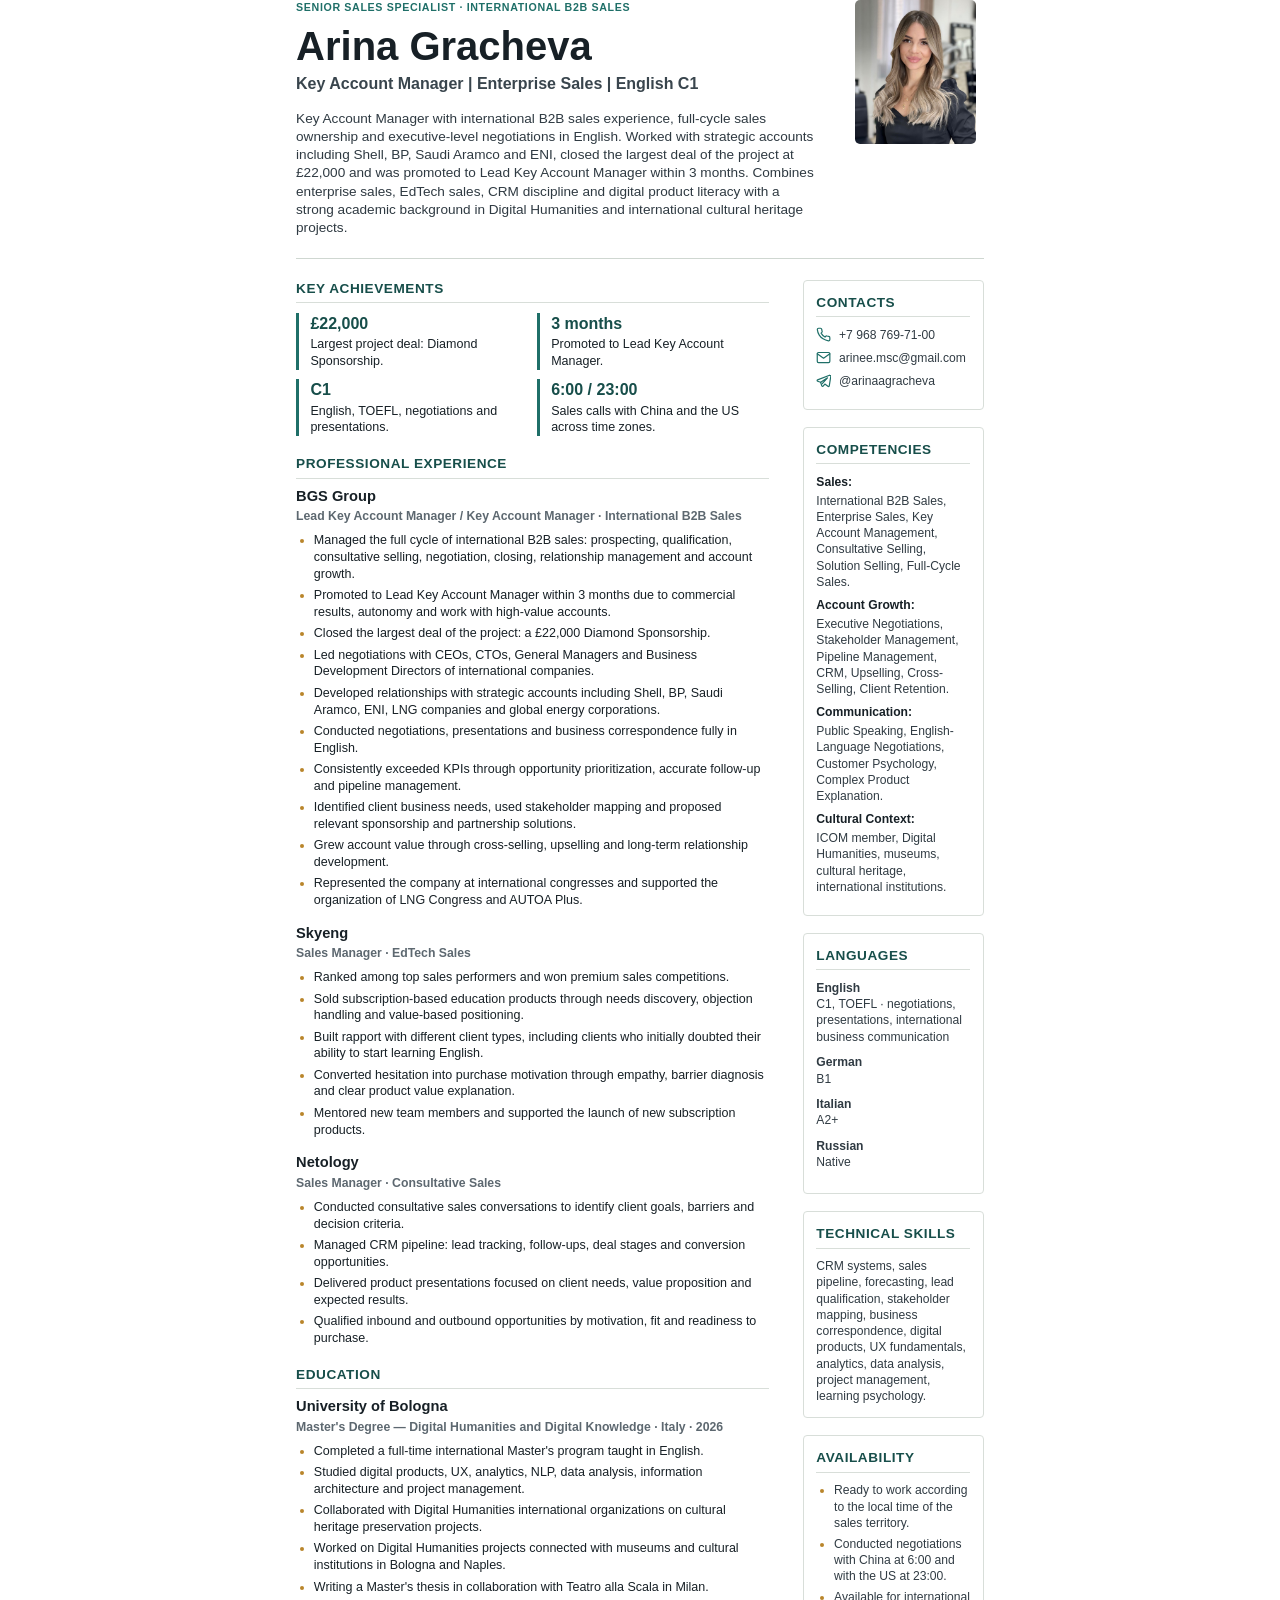
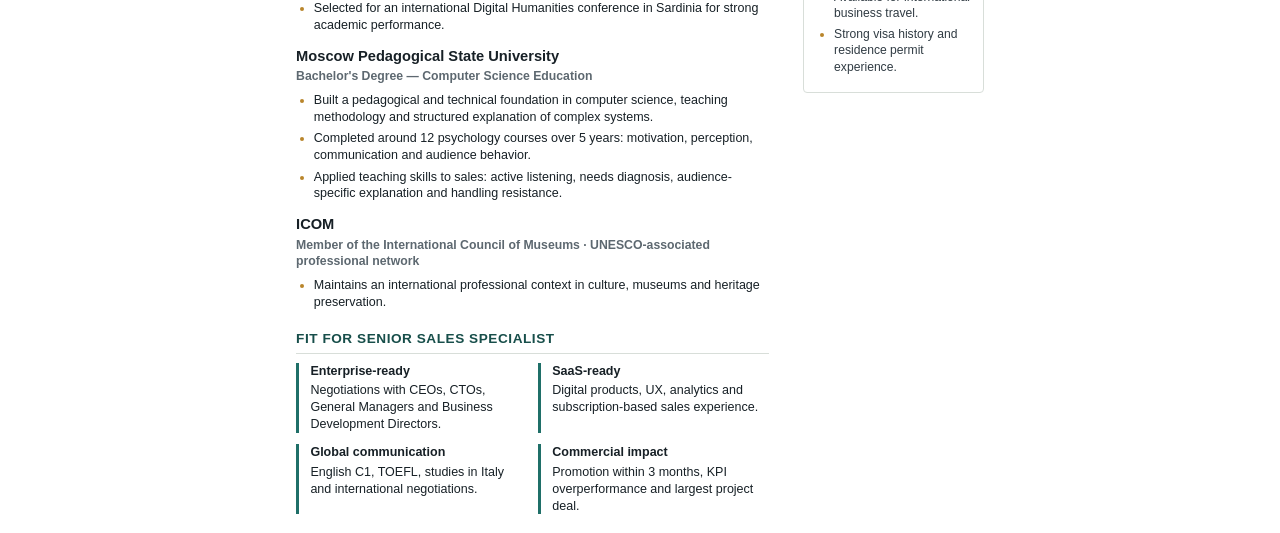
==== sales-kam-print-en.html @ 697893fb "Add contact details to resume site and PDF" ====
<!doctype html>
<html lang="en">
  <head>
    <meta charset="utf-8" />
    <meta name="viewport" content="width=device-width, initial-scale=1" />
    <title>Arina Gracheva Senior Sales Specialist CV EN</title>
    <style>
      @page {
        size: A4;
        margin: 11mm 13mm;
      }

      * {
        box-sizing: border-box;
        -webkit-print-color-adjust: exact;
        print-color-adjust: exact;
      }

      body {
        margin: 0;
        background: #ffffff;
        color: #172026;
        font-family: Inter, -apple-system, BlinkMacSystemFont, "Segoe UI", Arial, sans-serif;
        font-size: 9.4pt;
        line-height: 1.34;
      }

      h1,
      h2,
      h3,
      p {
        margin: 0;
      }

      .page {
        width: 182mm;
        margin: 0 auto;
        background: #ffffff;
      }

      .header {
        display: grid;
        grid-template-columns: 1fr 34mm;
        gap: 10mm;
        align-items: start;
        padding-bottom: 5.5mm;
        border-bottom: 1px solid #cfd7d1;
      }

      .eyebrow {
        margin-bottom: 3mm;
        color: #1f6f68;
        font-size: 8pt;
        font-weight: 800;
        letter-spacing: 0.06em;
        text-transform: uppercase;
      }

      h1 {
        margin-bottom: 2mm;
        font-size: 30pt;
        line-height: 1;
        font-weight: 800;
      }

      .title {
        margin-bottom: 4mm;
        color: #39454d;
        font-size: 12pt;
        font-weight: 700;
      }

      .summary {
        color: #2f3a42;
        font-size: 10.2pt;
      }

      .photo {
        width: 32mm;
        height: 38mm;
        border-radius: 5px;
        object-fit: cover;
        object-position: 50% 28%;
      }

      .main-grid {
        display: grid;
        grid-template-columns: 1fr 48mm;
        gap: 9mm;
        align-items: start;
        padding-top: 5.5mm;
      }

      section {
        margin-bottom: 5mm;
      }

      .role,
      .side-card,
      .education-item {
        break-inside: avoid;
      }

      h2 {
        margin-bottom: 2.4mm;
        padding-bottom: 1.2mm;
        border-bottom: 1px solid #d8ded9;
        color: #174e4a;
        font-size: 10.2pt;
        font-weight: 800;
        letter-spacing: 0.04em;
        text-transform: uppercase;
      }

      h3 {
        font-size: 11pt;
        line-height: 1.2;
        font-weight: 800;
      }

      .meta {
        margin: 0.8mm 0 2mm;
        color: #5d6870;
        font-size: 9.2pt;
        font-weight: 700;
      }

      .role {
        margin-bottom: 4.2mm;
      }

      ul {
        margin: 0;
        padding-left: 4.7mm;
      }

      li {
        margin-bottom: 1.2mm;
      }

      li::marker {
        color: #b9852b;
      }

      .highlights {
        display: grid;
        grid-template-columns: repeat(2, minmax(0, 1fr));
        gap: 2.4mm;
      }

      .highlight {
        border-left: 3px solid #1f6f68;
        padding-left: 3mm;
      }

      .highlight strong {
        display: block;
        margin-bottom: 0.6mm;
        color: #174e4a;
        font-size: 12pt;
      }

      .skill-line {
        margin-bottom: 1.8mm;
      }

      .skill-line strong {
        display: block;
        margin-bottom: 0.7mm;
        color: #172026;
      }

      .contact-line {
        display: flex;
        align-items: center;
        gap: 2mm;
        margin-bottom: 1.8mm;
      }

      .contact-line svg {
        width: 4mm;
        height: 4mm;
        flex: 0 0 auto;
        fill: none;
        stroke: #1f6f68;
        stroke-width: 1.9;
        stroke-linecap: round;
        stroke-linejoin: round;
      }

      .contact-line span {
        display: block;
        color: #303b43;
        font-size: 9.1pt;
      }

      .side-card {
        margin-bottom: 4.5mm;
        padding: 3.4mm;
        border: 1px solid #d8ded9;
        border-radius: 4px;
      }

      .side-card h2 {
        margin-bottom: 2.5mm;
      }

      .side-card p,
      .side-card li {
        color: #303b43;
        font-size: 9.1pt;
      }

      .language {
        margin-bottom: 2.5mm;
      }

      .language strong {
        display: block;
      }

      .education-item {
        margin-bottom: 3.8mm;
      }

      .fit-grid {
        display: grid;
        grid-template-columns: repeat(2, minmax(0, 1fr));
        gap: 3mm;
      }

      .fit-grid article {
        border-left: 3px solid #1f6f68;
        padding-left: 3mm;
      }

      .fit-grid strong {
        display: block;
        margin-bottom: 0.8mm;
      }
    </style>
  </head>
  <body>
    <main class="page">
      <header class="header">
        <div>
          <p class="eyebrow">Senior Sales Specialist · International B2B Sales</p>
          <h1>Arina Gracheva</h1>
          <p class="title">Key Account Manager | Enterprise Sales | English C1</p>
          <p class="summary">
            Key Account Manager with international B2B sales experience, full-cycle sales
            ownership and executive-level negotiations in English. Worked with strategic
            accounts including Shell, BP, Saudi Aramco and ENI, closed the largest deal of the
            project at £22,000 and was promoted to Lead Key Account Manager within 3 months.
            Combines enterprise sales, EdTech sales, CRM discipline and digital product
            literacy with a strong academic background in Digital Humanities and international
            cultural heritage projects.
          </p>
        </div>
        <img class="photo" src="3CC2D4A4-114E-450F-908F-D5BBDFE2E6F9_1_105_c.jpeg" alt="Arina Gracheva" />
      </header>

      <div class="main-grid">
        <div class="main">
          <section>
            <h2>Key Achievements</h2>
            <div class="highlights">
              <div class="highlight"><strong>£22,000</strong>Largest project deal: Diamond Sponsorship.</div>
              <div class="highlight"><strong>3 months</strong>Promoted to Lead Key Account Manager.</div>
              <div class="highlight"><strong>C1</strong>English, TOEFL, negotiations and presentations.</div>
              <div class="highlight"><strong>6:00 / 23:00</strong>Sales calls with China and the US across time zones.</div>
            </div>
          </section>

          <section>
            <h2>Professional Experience</h2>
            <article class="role">
              <h3>BGS Group</h3>
              <p class="meta">Lead Key Account Manager / Key Account Manager · International B2B Sales</p>
              <ul>
                <li>Managed the full cycle of international B2B sales: prospecting, qualification, consultative selling, negotiation, closing, relationship management and account growth.</li>
                <li>Promoted to Lead Key Account Manager within 3 months due to commercial results, autonomy and work with high-value accounts.</li>
                <li>Closed the largest deal of the project: a £22,000 Diamond Sponsorship.</li>
                <li>Led negotiations with CEOs, CTOs, General Managers and Business Development Directors of international companies.</li>
                <li>Developed relationships with strategic accounts including Shell, BP, Saudi Aramco, ENI, LNG companies and global energy corporations.</li>
                <li>Conducted negotiations, presentations and business correspondence fully in English.</li>
                <li>Consistently exceeded KPIs through opportunity prioritization, accurate follow-up and pipeline management.</li>
                <li>Identified client business needs, used stakeholder mapping and proposed relevant sponsorship and partnership solutions.</li>
                <li>Grew account value through cross-selling, upselling and long-term relationship development.</li>
                <li>Represented the company at international congresses and supported the organization of LNG Congress and AUTOA Plus.</li>
              </ul>
            </article>

            <article class="role">
              <h3>Skyeng</h3>
              <p class="meta">Sales Manager · EdTech Sales</p>
              <ul>
                <li>Ranked among top sales performers and won premium sales competitions.</li>
                <li>Sold subscription-based education products through needs discovery, objection handling and value-based positioning.</li>
                <li>Built rapport with different client types, including clients who initially doubted their ability to start learning English.</li>
                <li>Converted hesitation into purchase motivation through empathy, barrier diagnosis and clear product value explanation.</li>
                <li>Mentored new team members and supported the launch of new subscription products.</li>
              </ul>
            </article>

            <article class="role">
              <h3>Netology</h3>
              <p class="meta">Sales Manager · Consultative Sales</p>
              <ul>
                <li>Conducted consultative sales conversations to identify client goals, barriers and decision criteria.</li>
                <li>Managed CRM pipeline: lead tracking, follow-ups, deal stages and conversion opportunities.</li>
                <li>Delivered product presentations focused on client needs, value proposition and expected results.</li>
                <li>Qualified inbound and outbound opportunities by motivation, fit and readiness to purchase.</li>
              </ul>
            </article>
          </section>

          <section>
            <h2>Education</h2>
            <article class="education-item">
              <h3>University of Bologna</h3>
              <p class="meta">Master's Degree — Digital Humanities and Digital Knowledge · Italy · 2026</p>
              <ul>
                <li>Completed a full-time international Master's program taught in English.</li>
                <li>Studied digital products, UX, analytics, NLP, data analysis, information architecture and project management.</li>
                <li>Collaborated with Digital Humanities international organizations on cultural heritage preservation projects.</li>
                <li>Worked on Digital Humanities projects connected with museums and cultural institutions in Bologna and Naples.</li>
                <li>Writing a Master's thesis in collaboration with Teatro alla Scala in Milan.</li>
                <li>Selected for an international Digital Humanities conference in Sardinia for strong academic performance.</li>
              </ul>
            </article>
            <article class="education-item">
              <h3>Moscow Pedagogical State University</h3>
              <p class="meta">Bachelor's Degree — Computer Science Education</p>
              <ul>
                <li>Built a pedagogical and technical foundation in computer science, teaching methodology and structured explanation of complex systems.</li>
                <li>Completed around 12 psychology courses over 5 years: motivation, perception, communication and audience behavior.</li>
                <li>Applied teaching skills to sales: active listening, needs diagnosis, audience-specific explanation and handling resistance.</li>
              </ul>
            </article>
            <article class="education-item">
              <h3>ICOM</h3>
              <p class="meta">Member of the International Council of Museums · UNESCO-associated professional network</p>
              <ul>
                <li>Maintains an international professional context in culture, museums and heritage preservation.</li>
              </ul>
            </article>
          </section>

          <section>
            <h2>Fit for Senior Sales Specialist</h2>
            <div class="fit-grid">
              <article><strong>Enterprise-ready</strong>Negotiations with CEOs, CTOs, General Managers and Business Development Directors.</article>
              <article><strong>SaaS-ready</strong>Digital products, UX, analytics and subscription-based sales experience.</article>
              <article><strong>Global communication</strong>English C1, TOEFL, studies in Italy and international negotiations.</article>
              <article><strong>Commercial impact</strong>Promotion within 3 months, KPI overperformance and largest project deal.</article>
            </div>
          </section>
        </div>

        <aside>
          <section class="side-card">
            <h2>Contacts</h2>
            <p class="contact-line">
              <svg viewBox="0 0 24 24" aria-hidden="true">
                <path d="M22 16.92v3a2 2 0 0 1-2.18 2 19.8 19.8 0 0 1-8.63-3.07 19.5 19.5 0 0 1-6-6A19.8 19.8 0 0 1 2.12 4.18 2 2 0 0 1 4.11 2h3a2 2 0 0 1 2 1.72c.12.91.33 1.8.62 2.65a2 2 0 0 1-.45 2.11L8.09 9.67a16 16 0 0 0 6.24 6.24l1.19-1.19a2 2 0 0 1 2.11-.45c.85.29 1.74.5 2.65.62A2 2 0 0 1 22 16.92Z" />
              </svg>
              <span>+7 968 769-71-00</span>
            </p>
            <p class="contact-line">
              <svg viewBox="0 0 24 24" aria-hidden="true">
                <path d="M4 4h16a2 2 0 0 1 2 2v12a2 2 0 0 1-2 2H4a2 2 0 0 1-2-2V6a2 2 0 0 1 2-2Z" />
                <path d="m22 6-10 7L2 6" />
              </svg>
              <span>arinee.msc@gmail.com</span>
            </p>
            <p class="contact-line">
              <svg viewBox="0 0 24 24" aria-hidden="true">
                <path d="m21.5 3.5-19 7.4c-1 .39-.98 1.83.04 2.17l4.79 1.58 1.86 5.7c.31.94 1.53 1.18 2.17.43l2.7-3.15 4.85 3.58c.82.6 1.99.13 2.16-.88l2.43-14.9c.18-1.12-.95-1.94-2-1.53Z" />
                <path d="m7.5 14.7 10.75-7.05-8.3 9.1" />
              </svg>
              <span>@arinaagracheva</span>
            </p>
          </section>

          <section class="side-card">
            <h2>Competencies</h2>
            <p class="skill-line"><strong>Sales:</strong> International B2B Sales, Enterprise Sales, Key Account Management, Consultative Selling, Solution Selling, Full-Cycle Sales.</p>
            <p class="skill-line"><strong>Account Growth:</strong> Executive Negotiations, Stakeholder Management, Pipeline Management, CRM, Upselling, Cross-Selling, Client Retention.</p>
            <p class="skill-line"><strong>Communication:</strong> Public Speaking, English-Language Negotiations, Customer Psychology, Complex Product Explanation.</p>
            <p class="skill-line"><strong>Cultural Context:</strong> ICOM member, Digital Humanities, museums, cultural heritage, international institutions.</p>
          </section>

          <section class="side-card">
            <h2>Languages</h2>
            <p class="language"><strong>English</strong>C1, TOEFL · negotiations, presentations, international business communication</p>
            <p class="language"><strong>German</strong>B1</p>
            <p class="language"><strong>Italian</strong>A2+</p>
            <p class="language"><strong>Russian</strong>Native</p>
          </section>

          <section class="side-card">
            <h2>Technical Skills</h2>
            <p>CRM systems, sales pipeline, forecasting, lead qualification, stakeholder mapping, business correspondence, digital products, UX fundamentals, analytics, data analysis, project management, learning psychology.</p>
          </section>

          <section class="side-card">
            <h2>Availability</h2>
            <ul>
              <li>Ready to work according to the local time of the sales territory.</li>
              <li>Conducted negotiations with China at 6:00 and with the US at 23:00.</li>
              <li>Available for international business travel.</li>
              <li>Strong visa history and residence permit experience.</li>
            </ul>
          </section>
        </aside>
      </div>
    </main>
  </body>
</html>
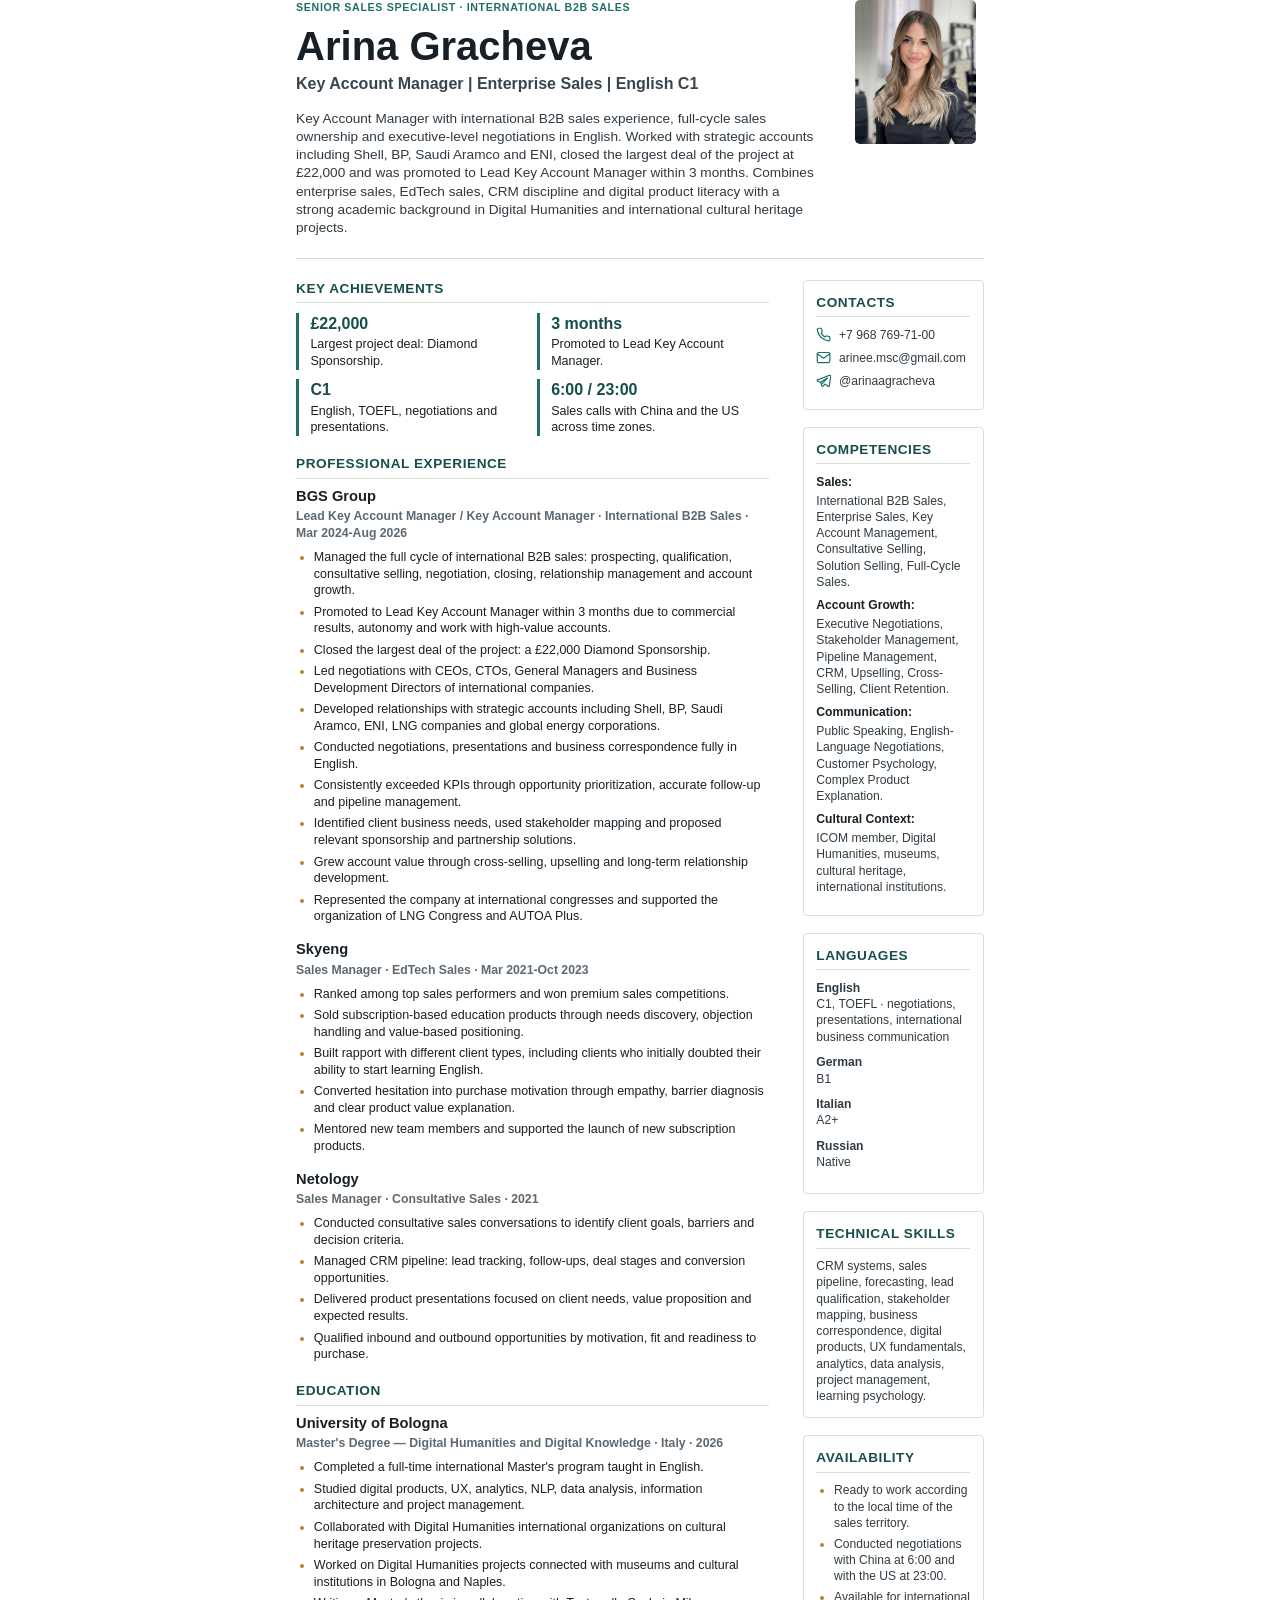
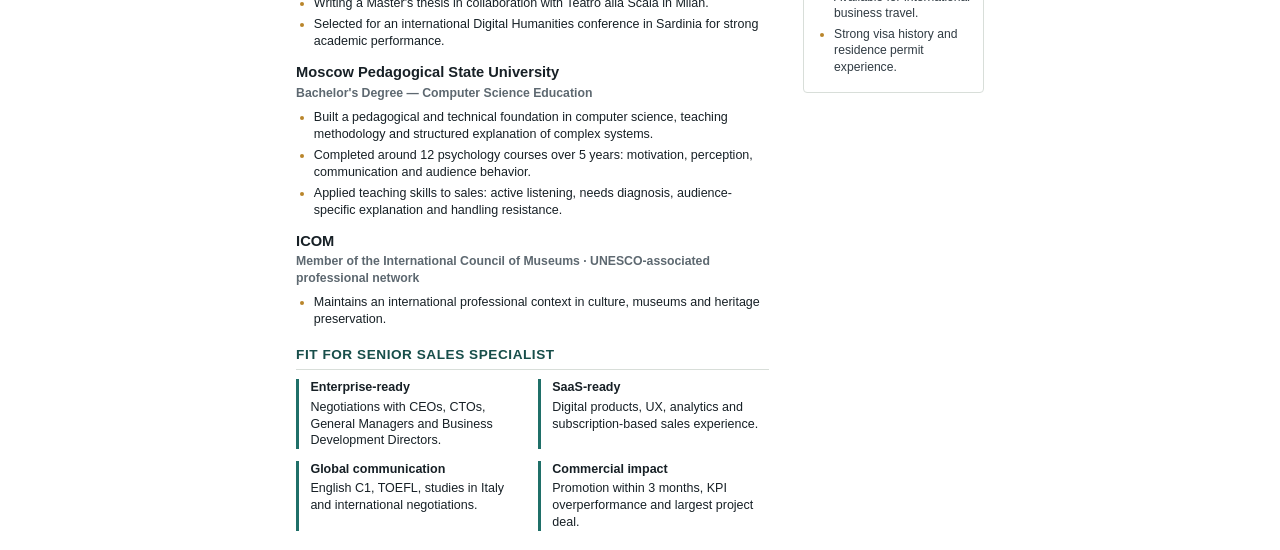
==== commit a223a9d3: "Add work dates to classic EN resume" ====
--- a/sales-kam-print-en.html
+++ b/sales-kam-print-en.html
@@ -276,7 +276,7 @@
             <h2>Professional Experience</h2>
             <article class="role">
               <h3>BGS Group</h3>
-              <p class="meta">Lead Key Account Manager / Key Account Manager · International B2B Sales</p>
+              <p class="meta">Lead Key Account Manager / Key Account Manager · International B2B Sales · Mar 2024-Aug 2026</p>
               <ul>
                 <li>Managed the full cycle of international B2B sales: prospecting, qualification, consultative selling, negotiation, closing, relationship management and account growth.</li>
                 <li>Promoted to Lead Key Account Manager within 3 months due to commercial results, autonomy and work with high-value accounts.</li>
@@ -293,7 +293,7 @@
 
             <article class="role">
               <h3>Skyeng</h3>
-              <p class="meta">Sales Manager · EdTech Sales</p>
+              <p class="meta">Sales Manager · EdTech Sales · Mar 2021-Oct 2023</p>
               <ul>
                 <li>Ranked among top sales performers and won premium sales competitions.</li>
                 <li>Sold subscription-based education products through needs discovery, objection handling and value-based positioning.</li>
@@ -305,7 +305,7 @@
 
             <article class="role">
               <h3>Netology</h3>
-              <p class="meta">Sales Manager · Consultative Sales</p>
+              <p class="meta">Sales Manager · Consultative Sales · 2021</p>
               <ul>
                 <li>Conducted consultative sales conversations to identify client goals, barriers and decision criteria.</li>
                 <li>Managed CRM pipeline: lead tracking, follow-ups, deal stages and conversion opportunities.</li>
@@ -362,20 +362,20 @@
           <section class="side-card">
             <h2>Contacts</h2>
             <p class="contact-line">
-              <svg viewBox="0 0 24 24" aria-hidden="true">
+              <svg width="15" height="15" viewBox="0 0 24 24" aria-hidden="true">
                 <path d="M22 16.92v3a2 2 0 0 1-2.18 2 19.8 19.8 0 0 1-8.63-3.07 19.5 19.5 0 0 1-6-6A19.8 19.8 0 0 1 2.12 4.18 2 2 0 0 1 4.11 2h3a2 2 0 0 1 2 1.72c.12.91.33 1.8.62 2.65a2 2 0 0 1-.45 2.11L8.09 9.67a16 16 0 0 0 6.24 6.24l1.19-1.19a2 2 0 0 1 2.11-.45c.85.29 1.74.5 2.65.62A2 2 0 0 1 22 16.92Z" />
               </svg>
               <span>+7 968 769-71-00</span>
             </p>
             <p class="contact-line">
-              <svg viewBox="0 0 24 24" aria-hidden="true">
+              <svg width="15" height="15" viewBox="0 0 24 24" aria-hidden="true">
                 <path d="M4 4h16a2 2 0 0 1 2 2v12a2 2 0 0 1-2 2H4a2 2 0 0 1-2-2V6a2 2 0 0 1 2-2Z" />
                 <path d="m22 6-10 7L2 6" />
               </svg>
               <span>arinee.msc@gmail.com</span>
             </p>
             <p class="contact-line">
-              <svg viewBox="0 0 24 24" aria-hidden="true">
+              <svg width="15" height="15" viewBox="0 0 24 24" aria-hidden="true">
                 <path d="m21.5 3.5-19 7.4c-1 .39-.98 1.83.04 2.17l4.79 1.58 1.86 5.7c.31.94 1.53 1.18 2.17.43l2.7-3.15 4.85 3.58c.82.6 1.99.13 2.16-.88l2.43-14.9c.18-1.12-.95-1.94-2-1.53Z" />
                 <path d="m7.5 14.7 10.75-7.05-8.3 9.1" />
               </svg>
